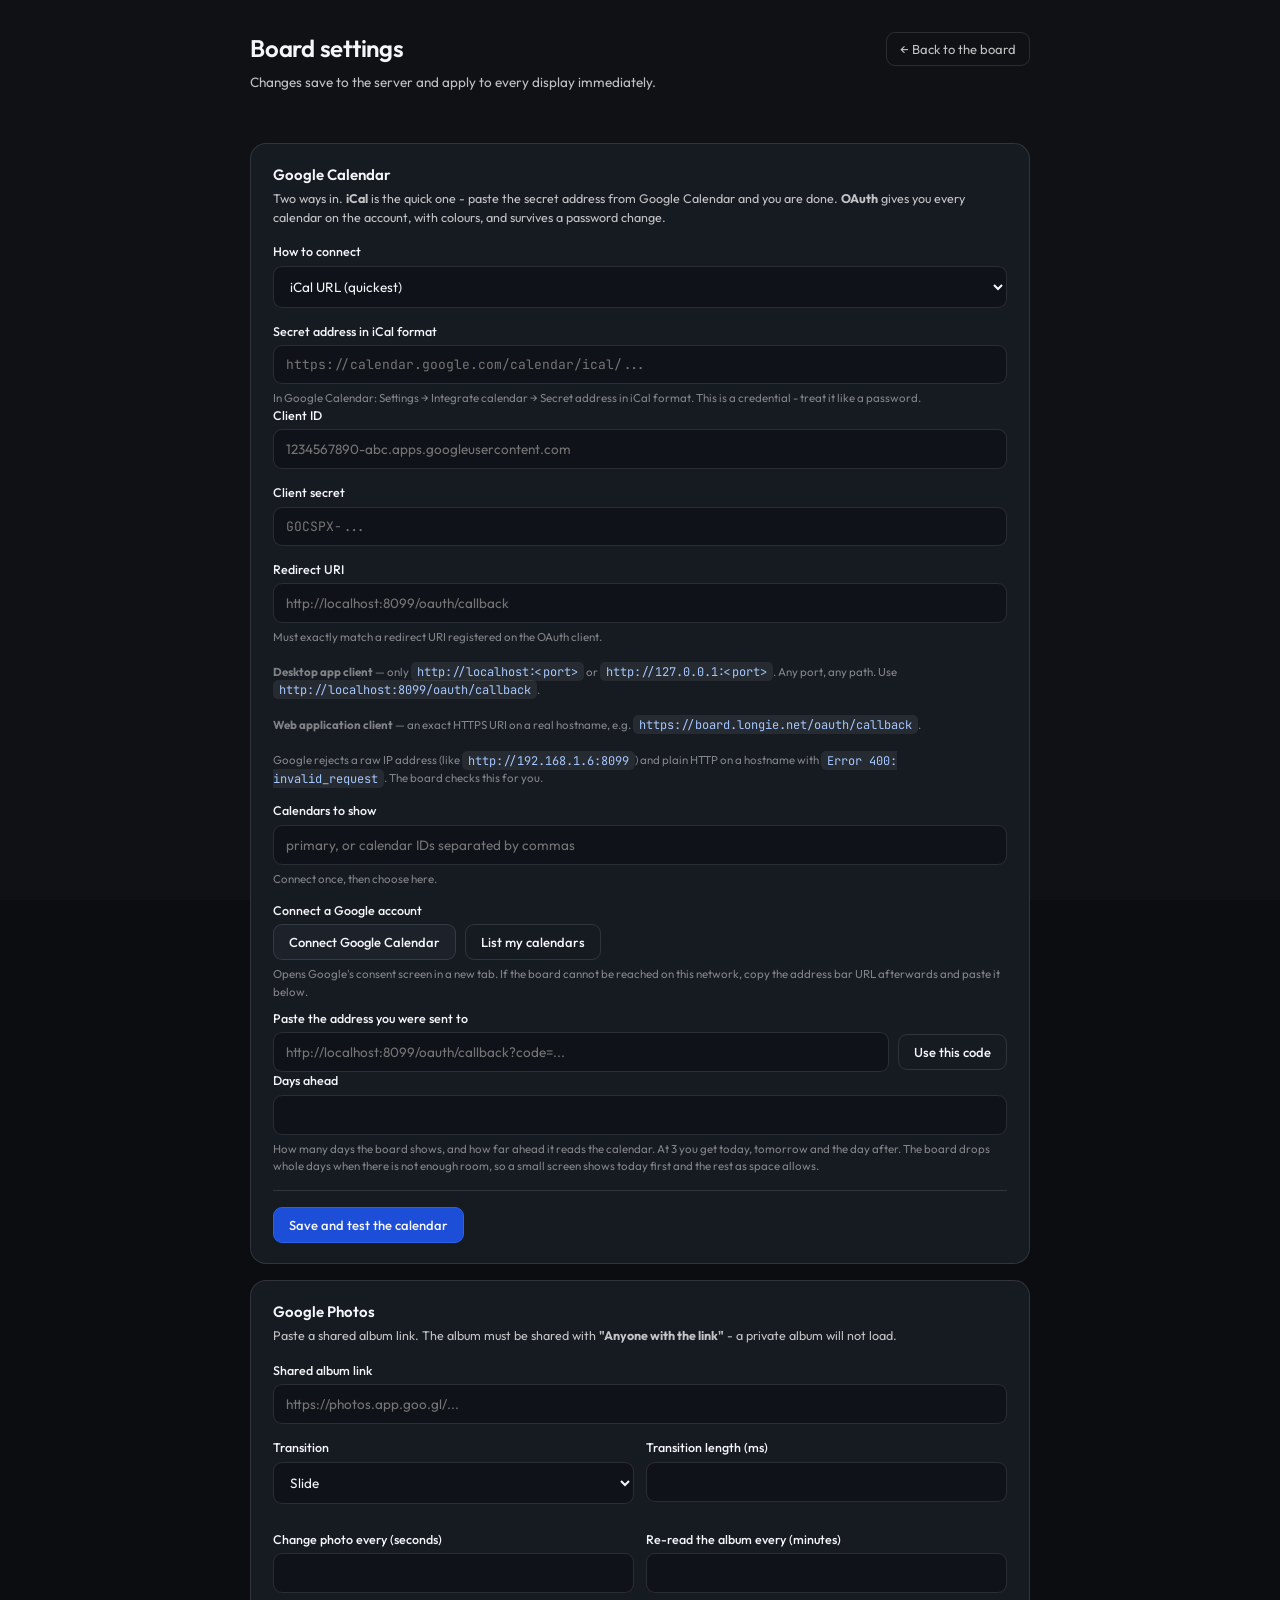
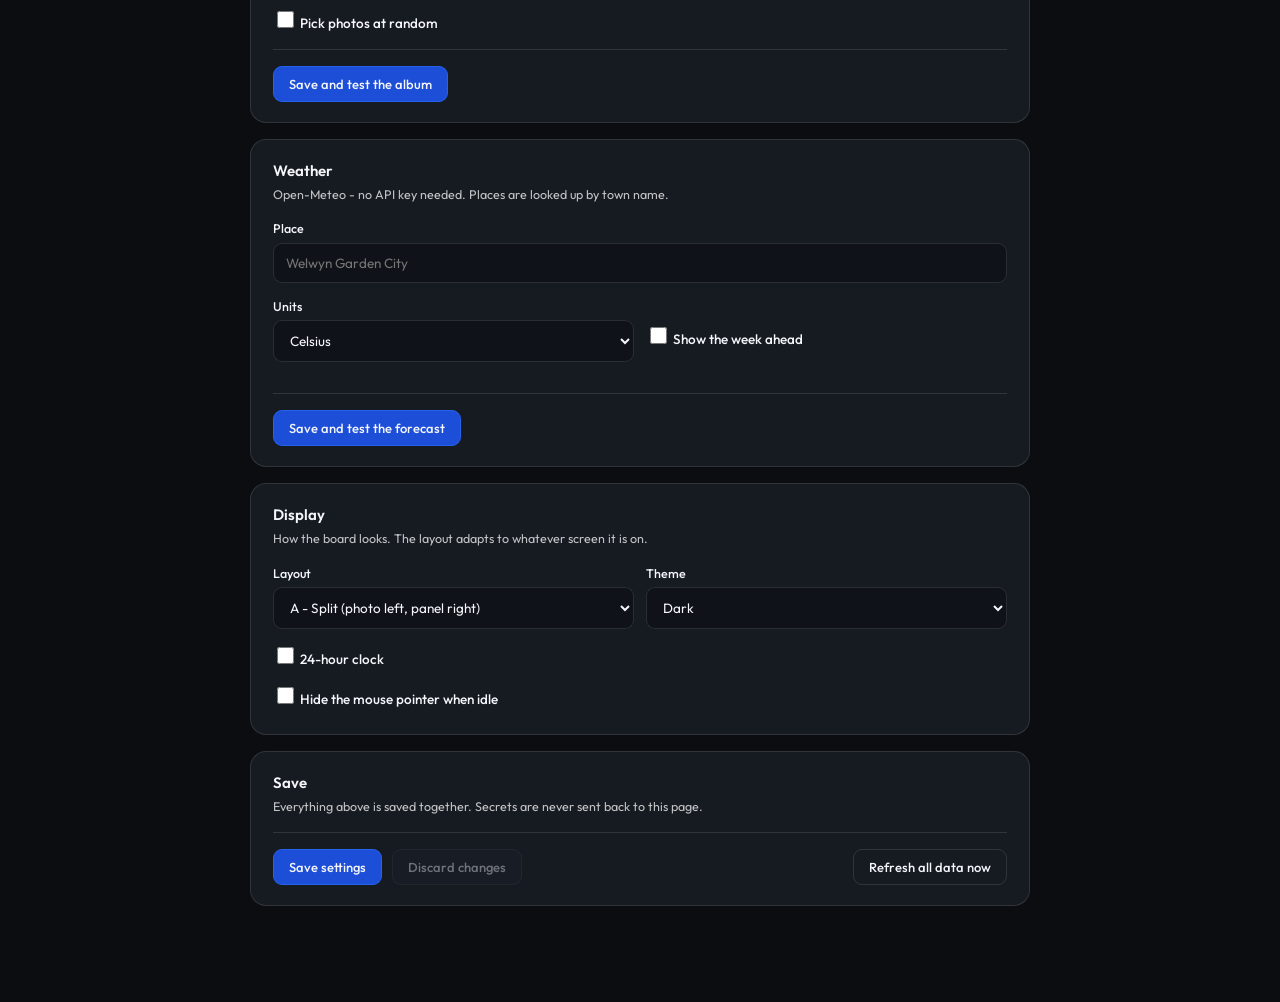
==== static/settings.html @ 193cee3d "The board, as it was built. A self-hosted family wall board - Google Calendar, a Google Photos album" ====
<!DOCTYPE html>
<html lang="en">
<head>
<meta charset="utf-8">
<meta name="viewport" content="width=device-width, initial-scale=1">
<title>Board settings</title>
<link rel="preconnect" href="https://fonts.googleapis.com">
<link rel="preconnect" href="https://fonts.gstatic.com" crossorigin>
<link href="https://fonts.googleapis.com/css2?family=Outfit:wght@300;400;500;600&family=JetBrains+Mono:wght@400;500&display=swap" rel="stylesheet">
<link rel="stylesheet" href="/static/base.css">
<style>
body{ background:#0f1115; overflow:auto; }
.page{ max-width:820px; margin:0 auto; padding:32px 20px 80px; }

.top{ display:flex; justify-content:space-between; align-items:flex-start; gap:20px;
      margin-bottom:26px; flex-wrap:wrap; }
.top h1{ font-size:24px; letter-spacing:-.01em; }
.top p{ color:var(--dim); font-size:13.5px; margin-top:6px; line-height:1.55; max-width:60ch; }
.top a{ color:var(--dim); font-size:13px; text-decoration:none; border:1px solid var(--line);
         padding:7px 13px; border-radius:9px; white-space:nowrap; }
.top a:hover{ color:var(--text); border-color:rgba(255,255,255,.2); }

.status{ display:flex; gap:8px; flex-wrap:wrap; margin-bottom:24px; }
.pill{
  display:inline-flex; align-items:center; gap:7px; font-family:var(--font-mono);
  font-size:11.5px; padding:6px 11px; border-radius:999px;
  border:1px solid var(--line); color:var(--dim); background:rgba(255,255,255,.03);
}
.pill .led{ width:7px; height:7px; border-radius:50%; background:var(--faint); flex-shrink:0; }
.pill.ok .led{ background:var(--good); }
.pill.bad .led{ background:var(--bad); }
.pill.warn .led{ background:var(--warn); }

section.card{
  border:1px solid var(--line); border-radius:16px; background:#161a21;
  padding:20px 22px; margin-bottom:16px;
}
section.card > h2{ font-size:15px; margin-bottom:4px; }
section.card > .hint{ color:var(--dim); font-size:12.5px; line-height:1.55; margin-bottom:16px; }

.field{ margin-bottom:15px; }
.field:last-child{ margin-bottom:0; }
.field > label{ display:block; font-size:12.5px; font-weight:500; margin-bottom:5px; }
.field .note{ color:var(--faint); font-size:11.5px; line-height:1.5; margin-top:5px; }
.field input[type=text], .field input[type=password], .field input[type=number],
.field select, .field textarea{
  width:100%; background:#0f1218; color:var(--text); border:1px solid var(--line);
  border-radius:9px; padding:10px 12px; font-family:var(--font-ui); font-size:13.5px;
}
.field input[type=password]{ font-family:var(--font-mono); font-size:13px; }
.field input:focus, .field select:focus, .field textarea:focus{
  outline:none; border-color:rgba(59,130,246,.6); background:#12161d;
}
.field .inline{ display:flex; gap:9px; align-items:center; flex-wrap:wrap; }
.field .inline input{ flex:1 1 220px; }
.row2{ display:grid; grid-template-columns:1fr 1fr; gap:12px; }
@media(max-width:600px){ .row2{ grid-template-columns:1fr; } }

.switch{ display:flex; align-items:center; gap:10px; }
.switch input{ width:17px; height:17px; accent-color:#3b82f6; }
.switch span{ font-size:13.5px; }

button{
  font-family:var(--font-ui); font-size:13px; font-weight:500;
  background:#1c212a; color:var(--text); border:1px solid var(--line);
  padding:9px 15px; border-radius:9px; cursor:pointer; transition:.16s;
}
button:hover:not(:disabled){ background:#232935; border-color:rgba(255,255,255,.2); }
button:disabled{ opacity:.4; cursor:not-allowed; }
button.primary{ background:#1d4ed8; border-color:#2563eb; }
button.primary:hover:not(:disabled){ background:#2563eb; }
button.ghost{ background:transparent; }

.actions{
  display:flex; gap:10px; align-items:center; flex-wrap:wrap;
  margin-top:16px; padding-top:16px; border-top:1px solid var(--line);
}
.actions .spacer{ flex:1; }
#banner{
  margin-bottom:16px; padding:11px 14px; border-radius:10px; font-size:13px;
  display:none; line-height:1.55;
}
#banner.show{ display:block; }
#banner.ok{ background:rgba(16,185,129,.12); border:1px solid rgba(16,185,129,.35); color:#a7f3d0; }
#banner.err{ background:rgba(244,63,94,.12); border:1px solid rgba(244,63,94,.35); color:#fecdd3; }
#banner.info{ background:rgba(59,130,246,.12); border:1px solid rgba(59,130,246,.32); color:#bfdbfe; }
.dirty-dot{ color:var(--warn); font-size:15px; margin-left:8px; display:none; }
body.dirty .dirty-dot{ display:inline; }
.warnbox{
  margin-top:10px; padding:10px 13px; border-radius:9px; font-size:12px; line-height:1.55;
  background:rgba(245,158,11,.1); border:1px solid rgba(245,158,11,.3); color:#fde68a;
}
code{ font-family:var(--font-mono); font-size:12px; background:rgba(255,255,255,.07);
      padding:1.5px 6px; border-radius:5px; color:#a5c8ff; }
ol.steps{ margin:0 0 14px; padding-left:20px; color:var(--dim); font-size:12.5px; line-height:1.7; }
ol.steps a{ color:#93c5fd; }
</style>
</head>
<body>
<div class="page">

  <div class="top">
    <div>
      <h1>Board settings</h1>
      <p>Changes save to the server and apply to every display immediately.</p>
    </div>
    <a href="/">&larr; Back to the board</a>
  </div>

  <div id="banner"></div>
  <div class="status" id="status"></div>

  <!-- ---------------------------------------------------- calendar -->
  <section class="card">
    <h2>Google Calendar</h2>
    <p class="hint">
      Two ways in. <strong>iCal</strong> is the quick one - paste the secret
      address from Google Calendar and you are done. <strong>OAuth</strong> gives you
      every calendar on the account, with colours, and survives a password change.
    </p>

    <div class="field">
      <label>How to connect</label>
      <select id="calendar-mode" data-path="calendar.mode">
        <option value="ical">iCal URL (quickest)</option>
        <option value="oauth">Google sign-in (OAuth)</option>
      </select>
    </div>

    <div id="ical-block">
      <div class="field">
        <label>Secret address in iCal format</label>
        <input type="password" id="calendar-ical_url" data-path="calendar.ical_url"
               placeholder="https://calendar.google.com/calendar/ical/..." autocomplete="off">
        <p class="note">
          In Google Calendar: Settings &rarr; Integrate calendar &rarr; Secret address in iCal
          format. This is a credential - treat it like a password.
        </p>
      </div>
    </div>

    <div id="oauth-block">
      <div class="field">
        <label>Client ID</label>
        <input type="text" id="calendar-client_id" data-path="calendar.client_id"
               placeholder="1234567890-abc.apps.googleusercontent.com" autocomplete="off">
      </div>
      <div class="field">
        <label>Client secret</label>
        <input type="password" id="calendar-client_secret" data-path="calendar.client_secret"
               placeholder="GOCSPX-..." autocomplete="off">
      </div>
      <div class="field">
        <label>Redirect URI</label>
        <input type="text" id="calendar-redirect_uri" data-path="calendar.redirect_uri"
               placeholder="http://localhost:8099/oauth/callback" autocomplete="off">
        <p class="note">
          Must exactly match a redirect URI registered on the OAuth client.
          <br><br>
          <b>Desktop app client</b> — only <code>http://localhost:&lt;port&gt;</code>
          or <code>http://127.0.0.1:&lt;port&gt;</code>. Any port, any path.
          Use <code>http://localhost:8099/oauth/callback</code>.
          <br><br>
          <b>Web application client</b> — an exact HTTPS URI on a real hostname,
          e.g. <code>https://board.longie.net/oauth/callback</code>.
          <br><br>
          Google rejects a raw IP address (like <code>http://192.168.1.6:8099</code>)
          and plain HTTP on a hostname with
          <code>Error 400: invalid_request</code>. The board checks this for you.
        </p>
      </div>

      <div class="field">
        <label>Calendars to show</label>
        <div class="inline">
          <input type="text" id="calendar-calendar_ids" data-path="calendar.calendar_ids"
                 placeholder="primary, or calendar IDs separated by commas" autocomplete="off">
        </div>
        <p class="note" id="calListHint">Connect once, then choose here.</p>
      </div>

      <div class="field">
        <label>Connect a Google account</label>
        <div class="inline">
          <button type="button" id="connectBtn">Connect Google Calendar</button>
          <button type="button" id="listBtn" class="ghost">List my calendars</button>
        </div>
        <p class="note" id="connectNote">
          Opens Google's consent screen in a new tab. If the board cannot be reached on
          this network, copy the address bar URL afterwards and paste it below.
        </p>
        <div class="field" style="margin-top:10px">
          <label>Paste the address you were sent to</label>
          <div class="inline">
            <input type="text" id="pastedUrl" placeholder="http://localhost:8099/oauth/callback?code=..." autocomplete="off">
            <button type="button" id="pasteBtn" class="ghost">Use this code</button>
          </div>
        </div>
      </div>
    </div>

    <div class="field">
      <label>Days ahead</label>
      <input type="number" id="calendar-days_ahead" data-path="calendar.days_ahead" min="1" max="14">
      <p class="note">
        How many days the board shows, and how far ahead it reads the
        calendar. At 3 you get today, tomorrow and the day after. The board
        drops whole days when there is not enough room, so a small screen
        shows today first and the rest as space allows.
      </p>
    </div>

    <div class="actions">
      <button type="button" class="primary" id="testCalendar">Save and test the calendar</button>
      <span class="note" id="calendarTestNote"></span>
    </div>
  </section>

  <!-- ------------------------------------------------------ photos -->
  <section class="card">
    <h2>Google Photos</h2>
    <p class="hint">
      Paste a shared album link. The album must be shared with
      <strong>"Anyone with the link"</strong> - a private album will not load.
    </p>

    <div class="field">
      <label>Shared album link</label>
      <input type="text" id="photos-album_url" data-path="photos.album_url"
             placeholder="https://photos.app.goo.gl/..." autocomplete="off">
    </div>
    <div class="row2">
      <div class="field">
        <label>Transition</label>
        <select id="photos-transition" data-path="photos.transition">
          <option value="slide">Slide</option>
          <option value="fade">Fade</option>
          <option value="kenburns">Ken Burns (slow zoom)</option>
        </select>
      </div>
      <div class="field">
        <label>Transition length (ms)</label>
        <input type="number" id="photos-transition_ms" data-path="photos.transition_ms" min="200" max="5000" step="100">
      </div>
      <div class="field">
        <label>Change photo every (seconds)</label>
        <input type="number" id="photos-rotate_seconds" data-path="photos.rotate_seconds" min="3" max="3600">
      </div>
      <div class="field">
        <label>Re-read the album every (minutes)</label>
        <input type="number" id="photos-refresh_minutes" data-path="photos.refresh_minutes" min="5" max="1440">
      </div>
    </div>
    <div class="field">
      <label class="switch">
        <input type="checkbox" id="photos-shuffle" data-path="photos.shuffle">
        <span>Pick photos at random</span>
      </label>
    </div>

    <div class="actions">
      <button type="button" class="primary" id="testPhotos">Save and test the album</button>
      <span class="note" id="photosTestNote"></span>
    </div>
  </section>

  <!-- ----------------------------------------------------- weather -->
  <section class="card">
    <h2>Weather</h2>
    <p class="hint">Open-Meteo - no API key needed. Places are looked up by town name.</p>

    <div class="field">
      <label>Place</label>
      <input type="text" id="weather-place" data-path="weather.place" placeholder="Welwyn Garden City">
    </div>
    <div class="row2">
      <div class="field">
        <label>Units</label>
        <select id="weather-units" data-path="weather.units">
          <option value="celsius">Celsius</option>
          <option value="fahrenheit">Fahrenheit</option>
        </select>
      </div>
      <div class="field">
        <label class="switch" style="margin-top:26px">
          <input type="checkbox" id="weather-show_week" data-path="weather.show_week">
          <span>Show the week ahead</span>
        </label>
      </div>
    </div>

    <div class="actions">
      <button type="button" class="primary" id="testWeather">Save and test the forecast</button>
      <span class="note" id="weatherTestNote"></span>
    </div>
  </section>

  <!-- ----------------------------------------------------- display -->
  <section class="card">
    <h2>Display</h2>
    <p class="hint">How the board looks. The layout adapts to whatever screen it is on.</p>

    <div class="row2">
      <div class="field">
        <label>Layout</label>
        <select id="display-layout" data-path="display.layout">
          <option value="A">A - Split (photo left, panel right)</option>
          <option value="B">B - Overlay (glass cards on the photo)</option>
          <option value="C">C - Cinematic (minimal)</option>
        </select>
      </div>
      <div class="field">
        <label>Theme</label>
        <select id="display-theme" data-path="display.theme">
          <option value="dark">Dark</option>
          <option value="light">Light</option>
        </select>
      </div>
    </div>
    <div class="field">
      <label class="switch">
        <input type="checkbox" id="display-clock_24h" data-path="display.clock_24h">
        <span>24-hour clock</span>
      </label>
    </div>
    <div class="field">
      <label class="switch">
        <input type="checkbox" id="display-hide_cursor" data-path="display.hide_cursor">
        <span>Hide the mouse pointer when idle</span>
      </label>
    </div>
  </section>

  <!-- ------------------------------------------------------- save -->
  <section class="card">
    <h2>Save</h2>
    <p class="hint">Everything above is saved together. Secrets are never sent back to this page.</p>
    <div class="actions">
      <button type="button" class="primary" id="saveBtn">Save settings</button>
      <button type="button" id="discardBtn" disabled>Discard changes</button>
      <span class="spacer"></span>
      <button type="button" class="ghost" id="refreshBtn">Refresh all data now</button>
    </div>
  </section>

</div>

<script>
"use strict";
/* ==========================================================================
   Settings page.

   The rules here are not decoration - each one fixed a real bug in the
   FoxESS dashboard:
     * ONE diff (formEdits) drives both the dirty check and the save payload,
       so the two can never disagree.
     * Discard reverts every field AND says so. A silent revert looked broken.
     * Discard is disabled when there is nothing to discard.
     * Secret fields are cleared on every reload. The stored value never
       comes back to the browser, so a typed secret would otherwise survive
       a discard and leave the form permanently dirty.
     * The test buttons SAVE what they test. Testing without saving is how
       the FoxESS forecast test reported a place the board did not have.
   ========================================================================== */

const $ = (id) => document.getElementById(id);
const banner = $("banner");

let schema = [];
let savedValues = {};      // the last saved state, for the dirty check
let secretPaths = new Set();

/* ------------------------------ utilities ------------------------------ */
function showBanner(message, kind){
  banner.textContent = message;
  banner.className = "show " + (kind || "info");
  if(kind === "ok"){
    clearTimeout(showBanner._t);
    showBanner._t = setTimeout(() => banner.classList.remove("show"), 6000);
  }
}
function pathOf(el){ return el.dataset.path; }

function fields(){
  return Array.from(document.querySelectorAll("[data-path]"));
}

function readField(el){
  const path = pathOf(el);
  if(el.type === "checkbox") return el.checked;
  if(el.type === "number") return el.value === "" ? null : Number(el.value);
  return el.value;
}

/* THE one diff. Used for the dirty check AND for the save payload. */
function formEdits(){
  const edits = {};
  fields().forEach(el => {
    const path = pathOf(el);
    const value = readField(el);
    if(secretPaths.has(path)){
      // a secret is only an edit if the user typed something NEW
      if(value !== "" && value !== null) edits[path] = value;
      return;
    }
    if(String(value) !== String(savedValues[path] === undefined ? "" : savedValues[path])){
      edits[path] = value;
    }
  });
  return edits;
}

function isDirty(){ return Object.keys(formEdits()).length > 0; }

function refreshDirty(){
  const dirty = isDirty();
  document.body.classList.toggle("dirty", dirty);
  $("discardBtn").disabled = !dirty;
}

/* ------------------------------- loading ------------------------------- */
async function load(){
  const res = await fetch("/api/config", {cache:"no-store"});
  const data = await res.json();
  schema = data.schema || [];
  secretPaths = new Set(schema.filter(s => s.secret).map(s => s.path));
  const secretsSet = new Set(data.secrets_set || []);

  const config = data.config || {};
  fields().forEach(el => {
    const path = pathOf(el);
    const value = flattenGet(config, path);
    if(secretPaths.has(path)){
      // NEVER put the stored secret back in the browser
      el.value = "";
      el.placeholder = secretsSet.has(path)
        ? "saved - leave blank to keep it"
        : (el.placeholder || "");
    } else if(el.type === "checkbox"){
      el.checked = !!value;
    } else if(el.type === "number"){
      el.value = value === null || value === undefined ? "" : value;
    } else if(Array.isArray(value)){
      el.value = value.join(", ");
    } else {
      el.value = value === null || value === undefined ? "" : value;
    }
  });
  savedValues = snapshotValues();
  refreshDirty();
  loadStatus();
  applyVisibility();
}

function flattenGet(obj, path){
  return path.split(".").reduce((acc, k) => (acc == null ? undefined : acc[k]), obj);
}

function snapshotValues(){
  const snap = {};
  fields().forEach(el => {
    const path = pathOf(el);
    snap[path] = secretPaths.has(path) ? "" : readField(el);
  });
  return snap;
}

/* ------------------------------- status -------------------------------- */
async function loadStatus(){
  const res = await fetch("/api/status", {cache:"no-store"});
  const status = await res.json();
  const box = $("status");
  box.textContent = "";
  const names = {calendar:"Calendar", weather:"Weather", photos:"Photos"};
  ["calendar","weather","photos"].forEach(key => {
    const s = status[key] || {};
    const pill = document.createElement("span");
    let cls = "pill", text = names[key] + ": ";
    if(s.ok === true){
      cls += " ok";
      if(s.count !== undefined) text += s.count + (key === "calendar" ? " events" : " items");
      else text += "ok";
    }
    else if(s.ok === false){ cls += " bad"; text += "problem"; }
    else { cls += " warn"; text += "not set"; }
    if(s.at){
      const when = new Date(s.at);
      text += " · " + when.toLocaleTimeString(undefined, {hour:"2-digit",minute:"2-digit"});
    }
    pill.className = cls;
    const led = document.createElement("span");
    led.className = "led";
    pill.appendChild(led);
    pill.appendChild(document.createTextNode(text));
    if(s.error){
      pill.title = s.error;
    }
    box.appendChild(pill);
  });
}

/* --------------------------- mode visibility --------------------------- */
function applyVisibility(){
  const mode = $("calendar-mode").value;
  $("ical-block").style.display = mode === "ical" ? "" : "none";
  $("oauth-block").style.display = mode === "oauth" ? "" : "none";
}

/* -------------------------------- actions ------------------------------- */
async function save(){
  const edits = formEdits();
  if(!Object.keys(edits).length){
    showBanner("Nothing to save.", "info");
    return;
  }
  const res = await fetch("/api/settings", {
    method:"POST", headers:{"Content-Type":"application/json"},
    body: JSON.stringify({values: edits})
  });
  const data = await res.json();
  if(data.ok){
    showBanner(data.message || "Settings saved.", "ok");
    await load();
  } else {
    showBanner(data.message || "Could not save.", "err");
  }
}

function discard(){
  load().then(() => showBanner("Changes discarded.", "info"));
}

async function test(which){
  const edits = formEdits();
  const btn = {calendar:$("testCalendar"), photos:$("testPhotos"), weather:$("testWeather")}[which];
  const note = {calendar:$("calendarTestNote"), photos:$("photosTestNote"), weather:$("weatherTestNote")}[which];
  btn.disabled = true;
  note.textContent = "Testing…";
  try{
    const res = await fetch("/api/test/" + which, {
      method:"POST", headers:{"Content-Type":"application/json"},
      body: JSON.stringify({values: edits})
    });
    const data = await res.json();
    note.textContent = data.message || (data.error || "Failed.");
    showBanner(data.message || (data.error || "Failed."), data.ok ? "ok" : "err");
    // the test SAVED what it tested - reload so the form matches
    await load();
    await loadStatus();
  }catch(err){
    note.textContent = "Failed.";
    showBanner("Test failed: " + err.message, "err");
  }finally{
    btn.disabled = false;
  }
}

/* ------------------------------- OAuth -------------------------------- */
async function connect(){
  const res = await fetch("/api/oauth/start");
  const data = await res.json();
  if(!data.ok){
    showBanner(data.error || "Could not start the sign-in.", "err");
    return;
  }
  window.open(data.url, "_blank", "noopener");
  $("connectNote").textContent =
    "Approve in the new tab. If the board cannot be reached, copy that tab's address bar URL and paste it below.";
}

async function listCalendars(){
  const res = await fetch("/api/calendars");
  const data = await res.json();
  if(!data.ok){
    showBanner(data.error || "Could not list the calendars.", "info");
    return;
  }
  const cals = data.calendars || [];
  if(!cals.length){
    showBanner("That account has no calendars.", "info");
    return;
  }
  // Fill the field with every calendar id, so the user can delete the ones
  // they do not want rather than having to copy ids out of a list.
  const ids = cals.map(c => c.id);
  const field = $("calendar-calendar_ids");
  field.value = ids.join(", ");
  const names = cals.map(c => (c.primary ? c.summary + " (primary)" : c.summary));
  $("calListHint").textContent =
    "Found " + cals.length + " calendar" + (cals.length === 1 ? "" : "s") +
    ": " + names.join(", ") + ". Remove any you do not want, then save.";
  refreshDirty();
  showBanner("Listed " + cals.length + " calendars into the field above.", "ok");
}

async function usePastedUrl(){
  const raw = $("pastedUrl").value.trim();
  if(!raw){ showBanner("Paste the URL you were redirected to.", "info"); return; }
  let code = null;
  try{
    const u = new URL(raw);
    code = u.searchParams.get("code");
  }catch(_){
    const m = raw.match(/[?&]code=([^&]+)/);
    if(m) code = m[1];
  }
  if(!code){ showBanner("No authorisation code found in that URL.", "err"); return; }
  const res = await fetch("/oauth/callback?code=" + encodeURIComponent(code));  const data = await res.json();
  if(data.ok){
    showBanner(data.message, "ok");
    $("pastedUrl").value = "";
    await load();
  } else {
    showBanner(data.error || "Could not complete the sign-in.", "err");
  }
}

/* ------------------------------ listeners ------------------------------ */
document.addEventListener("input", () => { refreshDirty(); });
document.addEventListener("change", () => { refreshDirty(); applyVisibility(); });
$("saveBtn").addEventListener("click", save);
$("discardBtn").addEventListener("click", discard);
$("testCalendar").addEventListener("click", () => test("calendar"));
$("testPhotos").addEventListener("click", () => test("photos"));
$("testWeather").addEventListener("click", () => test("weather"));
$("connectBtn").addEventListener("click", connect);
$("listBtn").addEventListener("click", listCalendars);
$("pasteBtn").addEventListener("click", usePastedUrl);
$("refreshBtn").addEventListener("click", async () => {
  await fetch("/api/refresh", {method:"POST", headers:{"Content-Type":"application/json"},
                               body: JSON.stringify({what:"all"})});
  showBanner("Refreshing all sources.", "info");
  setTimeout(loadStatus, 2500);
});
window.addEventListener("beforeunload", (e) => {
  if(isDirty()){ e.preventDefault(); e.returnValue = ""; }
});

load();
</script>
</body>
</html>
---- static/base.css ----
/* Shared tokens and base styles for the board and the settings page. */

:root{
  --u: clamp(0.85rem, 0.42vw + 0.5rem, 2rem);   /* 13.6px .. 32px */
  --gap: calc(var(--u) * 1.15);
  --pad: calc(var(--u) * 1.45);
  --radius: calc(var(--u) * 0.9);

  --text:#f4f6fa;
  --dim:rgba(255,255,255,.74);
  --faint:rgba(255,255,255,.46);
  --line:rgba(255,255,255,.115);
  --panel-bg:linear-gradient(180deg,rgba(13,15,19,.90),rgba(13,15,19,.965));
  --accent:#7dd3fc;
  --good:#10b981;
  --warn:#f59e0b;
  --bad:#f43f5e;

  --font-ui:'Outfit',system-ui,sans-serif;
  --font-mono:'JetBrains Mono',ui-monospace,monospace;
}

*,*::before,*::after{ box-sizing:border-box; }

html,body{
  margin:0; height:100%;
  background:#0b0d11; color:var(--text);
  font-family:var(--font-ui);
  font-weight:400;
  line-height:1.4;
  -webkit-font-smoothing:antialiased;
  -webkit-tap-highlight-color:transparent;
}

h1,h2,h3,h4,h5,h6{ font-weight:600; margin:0; }
p{ margin:0; }
ul{ margin:0; padding:0; list-style:none; }
a{ color:var(--accent); }

/* a visually hidden label that screen readers still get */
.sr-only{
  position:absolute; width:1px; height:1px; padding:0; margin:-1px;
  overflow:hidden; clip:rect(0 0 0 0); white-space:nowrap; border:0;
}
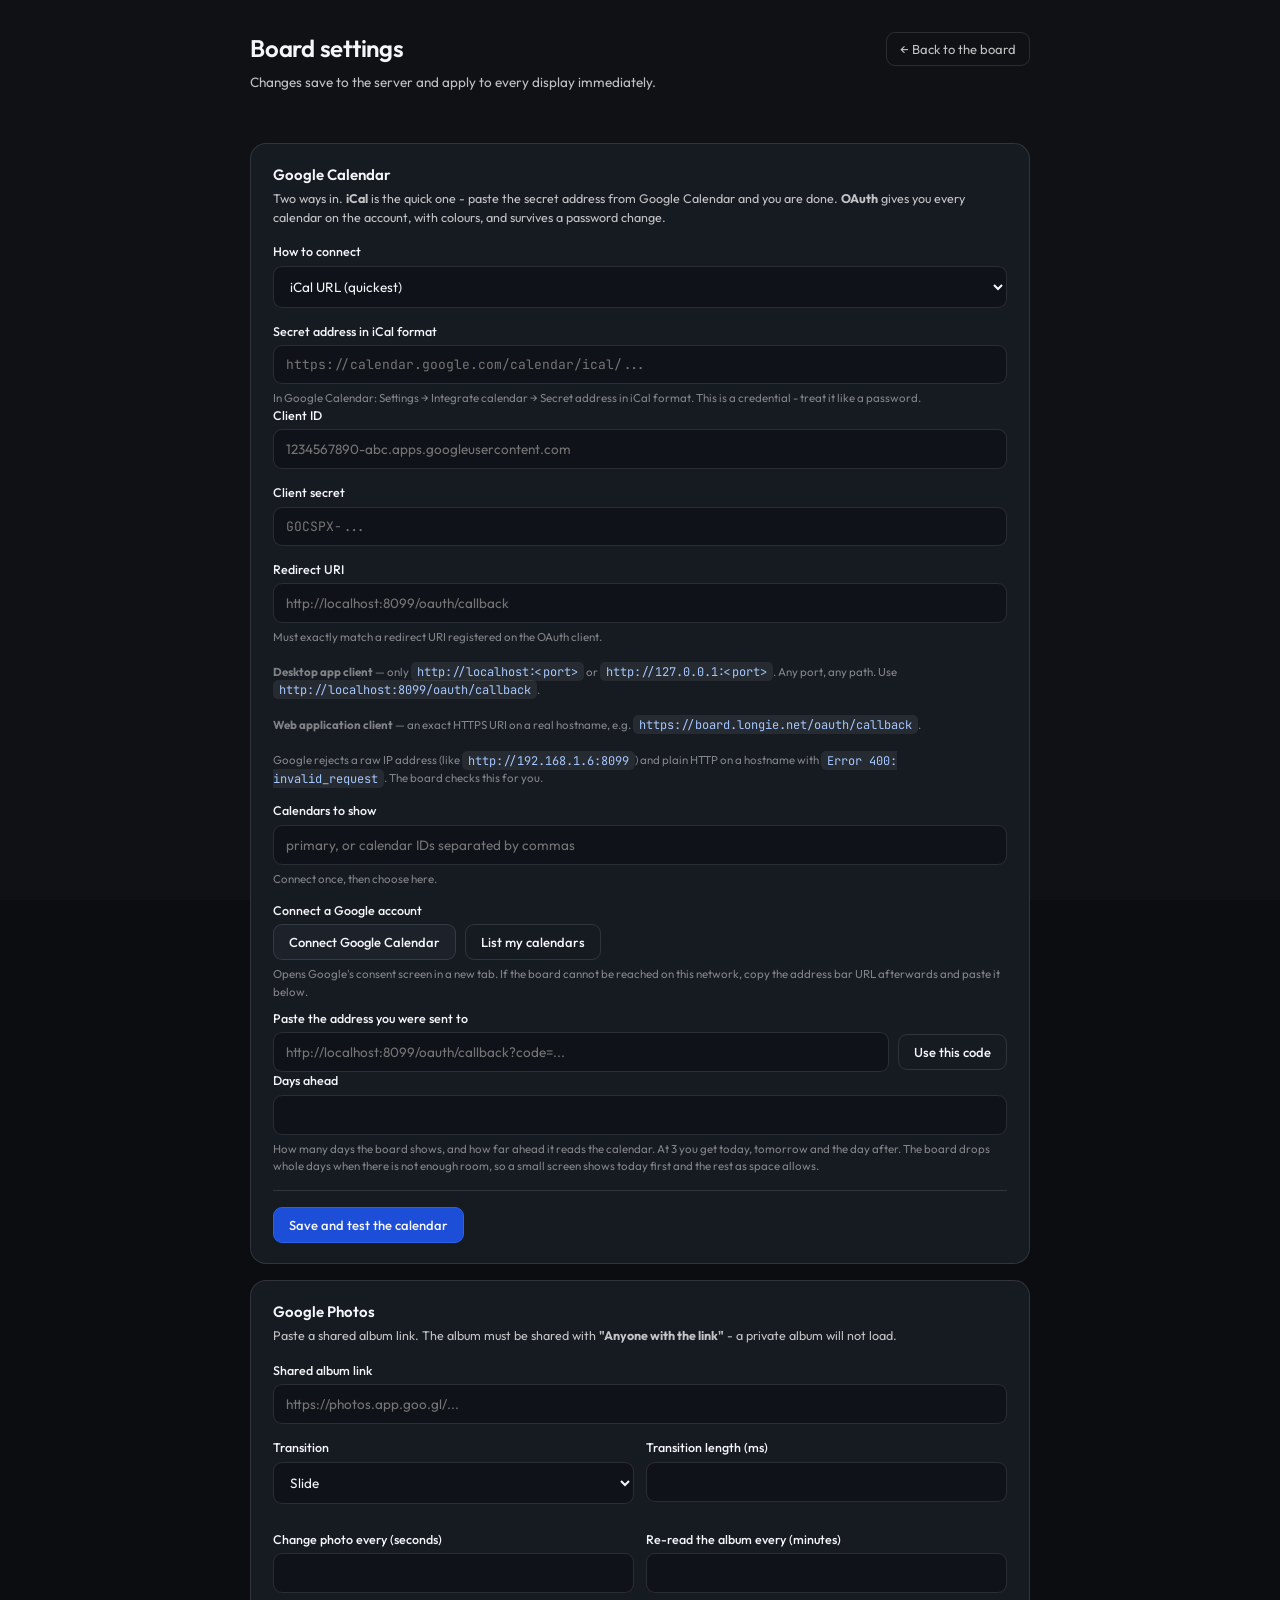
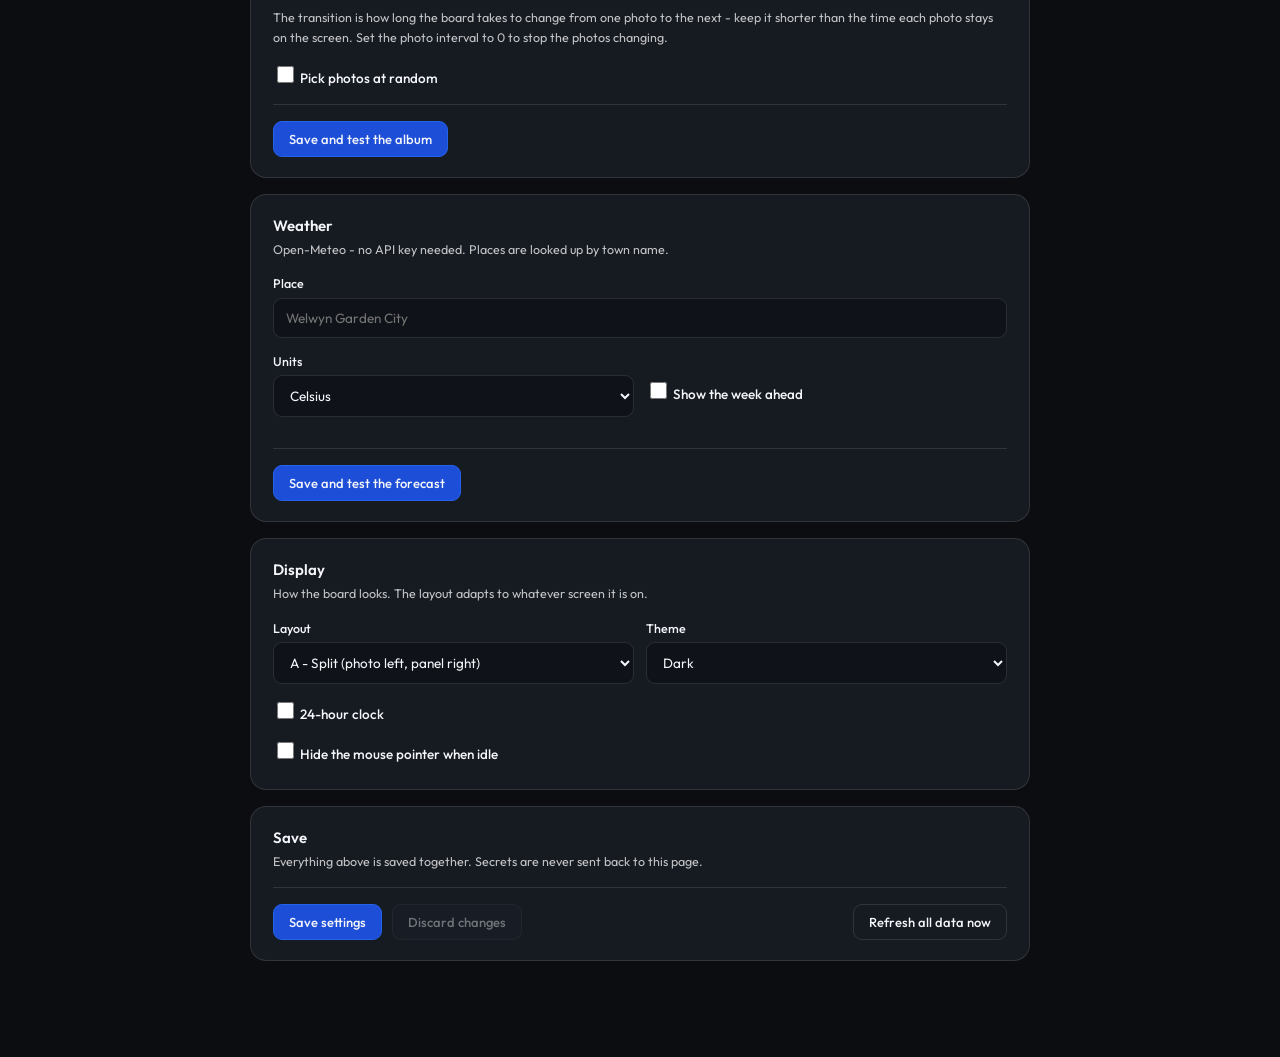
==== commit a2838d2e: "Make the photo settings actually apply The settings page offered "change photo every", "transition l" ====
--- a/static/settings.html
+++ b/static/settings.html
@@ -240,17 +240,22 @@
       </div>
       <div class="field">
         <label>Transition length (ms)</label>
-        <input type="number" id="photos-transition_ms" data-path="photos.transition_ms" min="200" max="5000" step="100">
+        <input type="number" id="photos-transition_ms" data-path="photos.transition_ms" min="200" max="20000" step="100">
       </div>
       <div class="field">
         <label>Change photo every (seconds)</label>
-        <input type="number" id="photos-rotate_seconds" data-path="photos.rotate_seconds" min="3" max="3600">
+        <input type="number" id="photos-rotate_seconds" data-path="photos.rotate_seconds" min="0" max="3600">
       </div>
       <div class="field">
         <label>Re-read the album every (minutes)</label>
-        <input type="number" id="photos-refresh_minutes" data-path="photos.refresh_minutes" min="5" max="1440">
-      </div>
-    </div>
+        <input type="number" id="photos-refresh_minutes" data-path="photos.refresh_minutes" min="1" max="1440">
+      </div>
+    </div>
+    <p class="hint">
+      The transition is how long the board takes to change from one photo to
+      the next - keep it shorter than the time each photo stays on the
+      screen. Set the photo interval to 0 to stop the photos changing.
+    </p>
     <div class="field">
       <label class="switch">
         <input type="checkbox" id="photos-shuffle" data-path="photos.shuffle">
